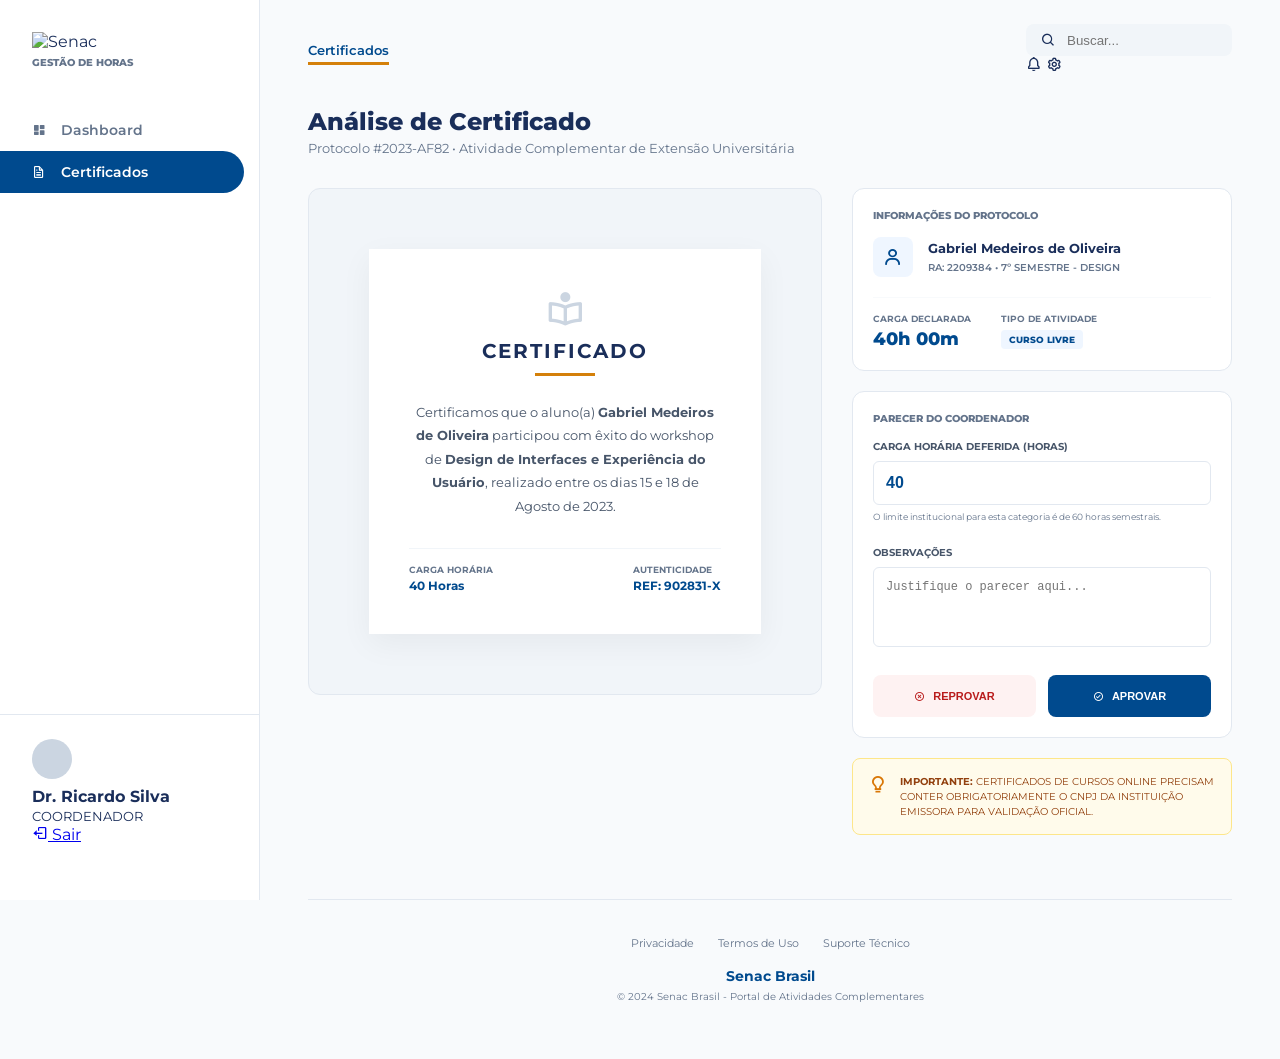
==== certificado.html @ 88ff7b41 "Add files via upload" ====
<!DOCTYPE html>
<html lang="pt-BR">
<head>
    <meta charset="UTF-8">
    <meta name="viewport" content="width=device-width, initial-scale=1.0">
    <title>Senac - Análise de Certificado</title>
    <link href='https://unpkg.com/boxicons@2.1.4/css/boxicons.min.css' rel='stylesheet'>
    <link rel="stylesheet" href="certificado.css">
</head>
<body>

    <div class="layout-geral">
        
        <aside class="barra-lateral">
            <div class="logo-secao">
                <img src="https://upload.wikimedia.org/wikipedia/commons/8/86/Senac_logo.svg" alt="Senac">
                <p>GESTÃO DE HORAS</p>
            </div>

            <nav class="menu-navegacao">
                <a href="Dasboard.html" class="link-menu"><i class='bx bxs-dashboard'></i> Dashboard</a>
                <a href="protocolo.html" class="link-menu active"><i class='bx bx-file'></i> Certificados</a>
            </nav>

            <div class="usuario-rodape">
                <div class="foto-perfil"></div>
                <div class="info-usuario">
                    <strong>Dr. Ricardo Silva</strong>
                    <small>COORDENADOR</small>
                </div>
                <a href="index.html" class="link-sair"><i class='bx bx-log-out'></i> Sair</a>
            </div>
        </aside>

        <main class="conteudo-principal">
            
            <header class="cabecalho-topo">
                <div class="abas-links">
                    
                    <a href="#" class="aba active">Certificados</a>
                
                </div>

                <div class="acoes-usuario">
                    <div class="caixa-busca">
                        <i class='bx bx-search'></i>
                        <input type="text" placeholder="Buscar...">
                    </div>
                    <i class='bx bx-bell icon-header'></i>
                    <i class='bx bx-cog icon-header'></i>
                </div>
            </header>

            <section class="titulo-analise">
                <h1>Análise de Certificado</h1>
                <p>Protocolo #2023-AF82 • Atividade Complementar de Extensão Universitária</p>
            </section>

            <div class="grade-analise">
                
                <div class="container-preview">
                    <div class="card-certificado">
                        <div class="topo-cert">
                            <i class='bx bx-book-reader icon-cert'></i>
                        </div>
                        <h2>CERTIFICADO</h2>
                        <div class="linha-laranja"></div>
                        <p class="texto-cert">
                            Certificamos que o aluno(a) <strong>Gabriel Medeiros de Oliveira</strong> participou com êxito do workshop de <strong>Design de Interfaces e Experiência do Usuário</strong>, realizado entre os dias 15 e 18 de Agosto de 2023.
                        </p>
                        <div class="rodape-cert">
                            <div>
                                <small>CARGA HORÁRIA</small>
                                <strong>40 Horas</strong>
                            </div>
                            <div class="text-right">
                                <small>AUTENTICIDADE</small>
                                <strong>REF: 902831-X</strong>
                            </div>
                        </div>
                    </div>
                </div>

                <aside class="painel-decisao">
                    
                    <div class="cartao-info-aluno">
                        <div class="header-info">INFORMAÇÕES DO PROTOCOLO</div>
                        <div class="corpo-aluno">
                            <div class="avatar-box"><i class='bx bx-user'></i></div>
                            <div class="dados-aluno">
                                <strong>Gabriel Medeiros de Oliveira</strong>
                                <span>RA: 2209384 • 7º SEMESTRE - DESIGN</span>
                            </div>
                        </div>
                        <div class="detalhes-carga">
                            <div class="item-carga">
                                <small>CARGA DECLARADA</small>
                                <strong>40h 00m</strong>
                            </div>
                            <div class="item-carga">
                                <small>TIPO DE ATIVIDADE</small>
                                <span class="tag-atividade">CURSO LIVRE</span>
                            </div>
                        </div>
                    </div>

                    <div class="cartao-parecer">
                        <div class="header-info">PARECER DO COORDENADOR</div>
                        
                        <div class="campo-form">
                            <label>CARGA HORÁRIA DEFERIDA (HORAS)</label>
                            <input type="number" value="40" class="input-horas">
                            <small class="aviso-limite">O limite institucional para esta categoria é de 60 horas semestrais.</small>
                        </div>

                        <div class="campo-form">
                            <label>OBSERVAÇÕES</label>
                            <textarea placeholder="Justifique o parecer aqui..."></textarea>
                        </div>

                        <div class="acoes-decisao">
                            <button class="btn-decisao reprovar">
                                <i class='bx bx-x-circle'></i> REPROVAR
                            </button>
                            <button class="btn-decisao aprovar">
                                <i class='bx bx-check-circle'></i> APROVAR
                            </button>
                        </div>
                    </div>

                    <div class="alerta-footer">
                        <i class='bx bx-bulb'></i>
                        <p><strong>IMPORTANTE:</strong> CERTIFICADOS DE CURSOS ONLINE PRECISAM CONTER OBRIGATORIAMENTE O CNPJ DA INSTITUIÇÃO EMISSORA PARA VALIDAÇÃO OFICIAL.</p>
                    </div>
                </aside>
            </div>

            <footer class="footer-bottom">
                <div class="links-footer">
                    <a href="#">Privacidade</a>
                    <a href="#">Termos de Uso</a>
                    <a href="#">Suporte Técnico</a>
                </div>
                <strong>Senac Brasil</strong>
                <p>© 2024 Senac Brasil - Portal de Atividades Complementares</p>
            </footer>
        </main>
    </div>
</body>
</html>
---- certificado.css ----
/* ==========================================================================
   CONFIGURAÇÕES E VARIÁVEIS
   ========================================================================== */
@import url('https://fonts.googleapis.com/css2?family=Montserrat:wght@400;500;600;700;800&display=swap');

:root {
    --brand-primary: #004a8e;    /* Azul Senac */
    --brand-secondary: #d4800a;  /* Laranja Senac */
    --brand-dark: #1a2e5a;       /* Azul Escuro */
    --bg-main: #f8fafc;
    --bg-white: #ffffff;
    --text-muted: #64748b;
    --border-color: #e2e8f0;
    --radius: 12px;
}

* { margin: 0; padding: 0; box-sizing: border-box; }

body {
    background-color: var(--bg-main);
    font-family: "Montserrat", sans-serif;
    color: var(--brand-dark);
}

.layout-geral { display: flex; }

/* ==========================================================================
   BARRA LATERAL (SIDEBAR)
   ========================================================================== */
.barra-lateral {
    width: 260px;
    background: var(--bg-white);
    border-right: 1px solid var(--border-color);
    height: 100vh;
    position: fixed;
    padding: 2rem 0;
    display: flex;
    flex-direction: column;
}

.logo-secao { padding: 0 2rem; margin-bottom: 2.5rem; }
.logo-secao img { width: 100px; }
.logo-secao p { font-size: 10px; font-weight: 800; color: var(--text-muted); margin-top: 5px; }

.menu-navegacao { flex: 1; }
.link-menu {
    display: flex; align-items: center; gap: 15px; padding: 12px 2rem;
    text-decoration: none; color: var(--text-muted); font-size: 14px; font-weight: 600;
}
.link-menu.active { background: var(--brand-primary); color: white; border-radius: 0 30px 30px 0; margin-right: 15px; }

.usuario-rodape { padding: 1.5rem 2rem; border-top: 1px solid var(--border-color); }
.foto-perfil { width: 40px; height: 40px; background: #cbd5e1; border-radius: 50%; margin-bottom: 8px; }

/* ==========================================================================
   ÁREA DE CONTEÚDO
   ========================================================================== */
.conteudo-principal {
    flex: 1;
    margin-left: 260px;
    padding: 1.5rem 3rem;
}

/* Header */
.cabecalho-topo { display: flex; justify-content: space-between; align-items: center; margin-bottom: 2rem; }
.aba { text-decoration: none; color: var(--text-muted); font-weight: 600; margin-right: 20px; font-size: 13px; }
.aba.active { color: var(--brand-primary); border-bottom: 3px solid var(--brand-secondary); padding-bottom: 4px; }

.caixa-busca { background: #f1f5f9; padding: 8px 15px; border-radius: 8px; display: flex; align-items: center; gap: 10px; }
.caixa-busca input { border: none; background: transparent; outline: none; width: 150px; }

/* Título */
.titulo-analise h1 { font-size: 24px; font-weight: 800; margin-bottom: 4px; }
.titulo-analise p { font-size: 13px; color: var(--text-muted); margin-bottom: 2rem; }

/* Grid de Análise */
.grade-analise {
    display: grid;
    grid-template-columns: 1fr 380px;
    gap: 30px;
    align-items: start;
}

/* ==========================================================================
   VISUALIZAÇÃO DO CERTIFICADO
   ========================================================================== */
.container-preview {
    background: #f1f5f9;
    border-radius: var(--radius);
    padding: 60px;
    display: flex;
    justify-content: center;
    border: 1px solid #e2e8f0;
}

.card-certificado {
    background: white;
    width: 100%;
    max-width: 500px;
    padding: 40px;
    box-shadow: 0 10px 30px rgba(0,0,0,0.05);
    text-align: center;
    position: relative;
}

.icon-cert { font-size: 40px; color: #cbd5e1; margin-bottom: 10px; }
.card-certificado h2 { font-size: 20px; letter-spacing: 2px; margin-bottom: 10px; }
.linha-laranja { width: 60px; height: 3px; background: var(--brand-secondary); margin: 0 auto 25px; }
.texto-cert { font-size: 13px; line-height: 1.8; color: #475569; margin-bottom: 30px; }
.rodape-cert { display: flex; justify-content: space-between; border-top: 1px solid #f1f5f9; padding-top: 15px; text-align: left; }
.rodape-cert small { display: block; font-size: 9px; color: var(--text-muted); font-weight: 700; }
.rodape-cert strong { font-size: 12px; color: var(--brand-primary); }

/* ==========================================================================
   PAINEL LATERAL DE DECISÃO
   ========================================================================== */
.painel-decisao { display: flex; flex-direction: column; gap: 20px; }

.header-info { font-size: 10px; font-weight: 800; color: var(--text-muted); margin-bottom: 15px; }

.cartao-info-aluno, .cartao-parecer {
    background: var(--bg-white);
    padding: 20px;
    border-radius: var(--radius);
    border: 1px solid var(--border-color);
}

/* =========================
   ALUNO (HEADER / CARD)
========================= */
.corpo-aluno {
    display: flex;
    align-items: center;
    gap: 15px;
    margin-bottom: 20px;
}

.avatar-box {
    width: 40px;
    height: 40px;
    background: #eff6ff;
    border-radius: 8px;
    display: flex;
    align-items: center;
    justify-content: center;
    color: var(--brand-primary);
    font-size: 20px;
}

.dados-aluno strong {
    display: block;
    font-size: 13px;
}

.dados-aluno span {
    font-size: 10px;
    font-weight: 600;
    color: var(--text-muted);
}


/* =========================
   DETALHES DE CARGA
========================= */
.detalhes-carga {
    display: flex;
    gap: 30px;
    padding-top: 15px;
    border-top: 1px solid #f8fafc;
}

.item-carga small {
    display: block;
    margin-bottom: 4px;
    font-size: 9px;
    font-weight: 700;
    color: var(--text-muted);
}

.item-carga strong {
    font-size: 18px;
    font-weight: 800;
    color: var(--brand-primary);
}

.tag-atividade {
    padding: 4px 8px;
    font-size: 9px;
    font-weight: 800;
    color: var(--brand-primary);
    background: #eff6ff;
    border-radius: 4px;
}


/* =========================
   FORMULÁRIO
========================= */
.campo-form {
    margin-bottom: 1.5rem;
}

.campo-form label {
    display: block;
    margin-bottom: 8px;
    font-size: 10px;
    font-weight: 700;
    color: #475569;
}

.input-horas {
    width: 100%;
    padding: 12px;
    font-size: 16px;
    font-weight: 700;
    color: var(--brand-primary);
    border: 1px solid var(--border-color);
    border-radius: 6px;
    outline: none;
}

.aviso-limite {
    display: block;
    margin-top: 6px;
    font-size: 9px;
    color: var(--text-muted);
}

textarea {
    width: 100%;
    height: 80px;
    padding: 12px;
    font-size: 12px;
    border: 1px solid var(--border-color);
    border-radius: 6px;
    resize: none;
    outline: none;
}


/* =========================
   BOTÕES DE AÇÃO
========================= */
.acoes-decisao {
    display: grid;
    grid-template-columns: 1fr 1fr;
    gap: 12px;
}

.btn-decisao {
    display: flex;
    align-items: center;
    justify-content: center;
    gap: 8px;

    padding: 15px;
    font-size: 11px;
    font-weight: 800;

    border: none;
    border-radius: 8px;
    cursor: pointer;

    transition: 0.2s;
}

.btn-decisao:hover {
    transform: translateY(-2px);
    opacity: 0.9;
}

.reprovar {
    background: #fef2f2;
    color: #b91c1c;
}

.aprovar {
    background: var(--brand-primary);
    color: #ffffff;
}


/* =========================
   ALERTA
========================= */
.alerta-footer {
    display: flex;
    gap: 12px;
    padding: 15px;

    background: #fffbeb;
    border: 1px solid #fde68a;
    border-radius: 8px;
}

.alerta-footer i {
    font-size: 20px;
    color: #d97706;
}

.alerta-footer p {
    font-size: 10px;
    line-height: 1.5;
    color: #92400e;
}


/* =========================
   FOOTER
========================= */
.footer-bottom {
    margin-top: 4rem;
    padding: 2rem 0;
    text-align: center;
    border-top: 1px solid var(--border-color);
}

.links-footer {
    margin-bottom: 1rem;
}

.links-footer a {
    margin: 0 10px;
    font-size: 11px;
    text-decoration: none;
    color: var(--text-muted);
}

.footer-bottom strong {
    display: block;
    margin-bottom: 5px;
    font-size: 14px;
    color: var(--brand-primary);
}

.footer-bottom p {
    font-size: 10px;
    color: var(--text-muted);
}
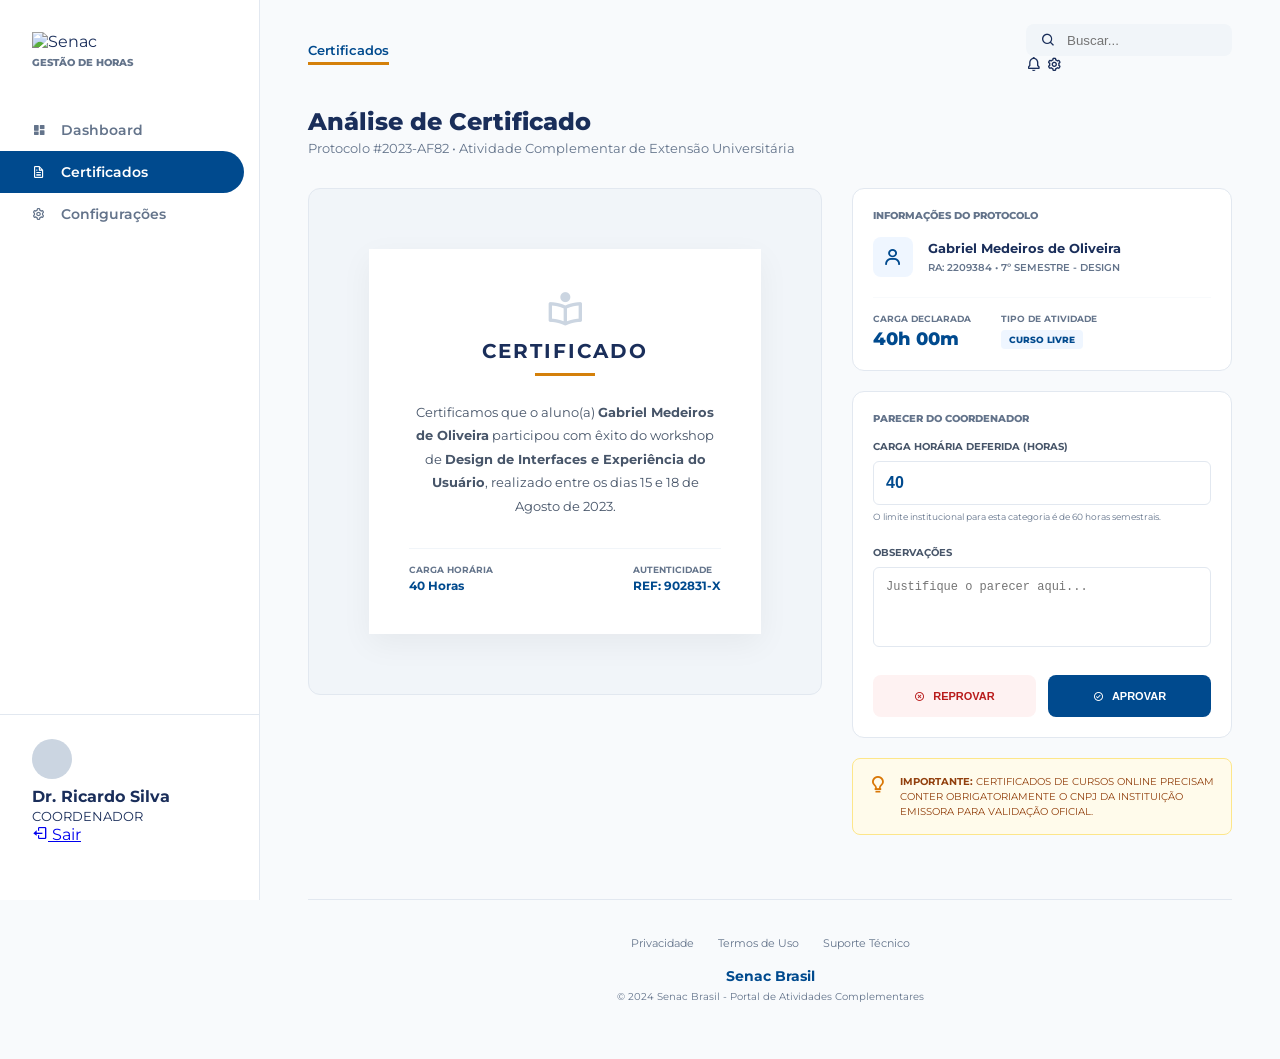
==== commit bdf21c04: "Add files via upload" ====
--- a/certificado.html
+++ b/certificado.html
@@ -20,6 +20,8 @@
             <nav class="menu-navegacao">
                 <a href="Dasboard.html" class="link-menu"><i class='bx bxs-dashboard'></i> Dashboard</a>
                 <a href="protocolo.html" class="link-menu active"><i class='bx bx-file'></i> Certificados</a>
+                                <a href="configuracao.html" class="link-menu"><i class='bx bx-cog'></i> Configurações</a>
+
             </nav>
 
             <div class="usuario-rodape">
